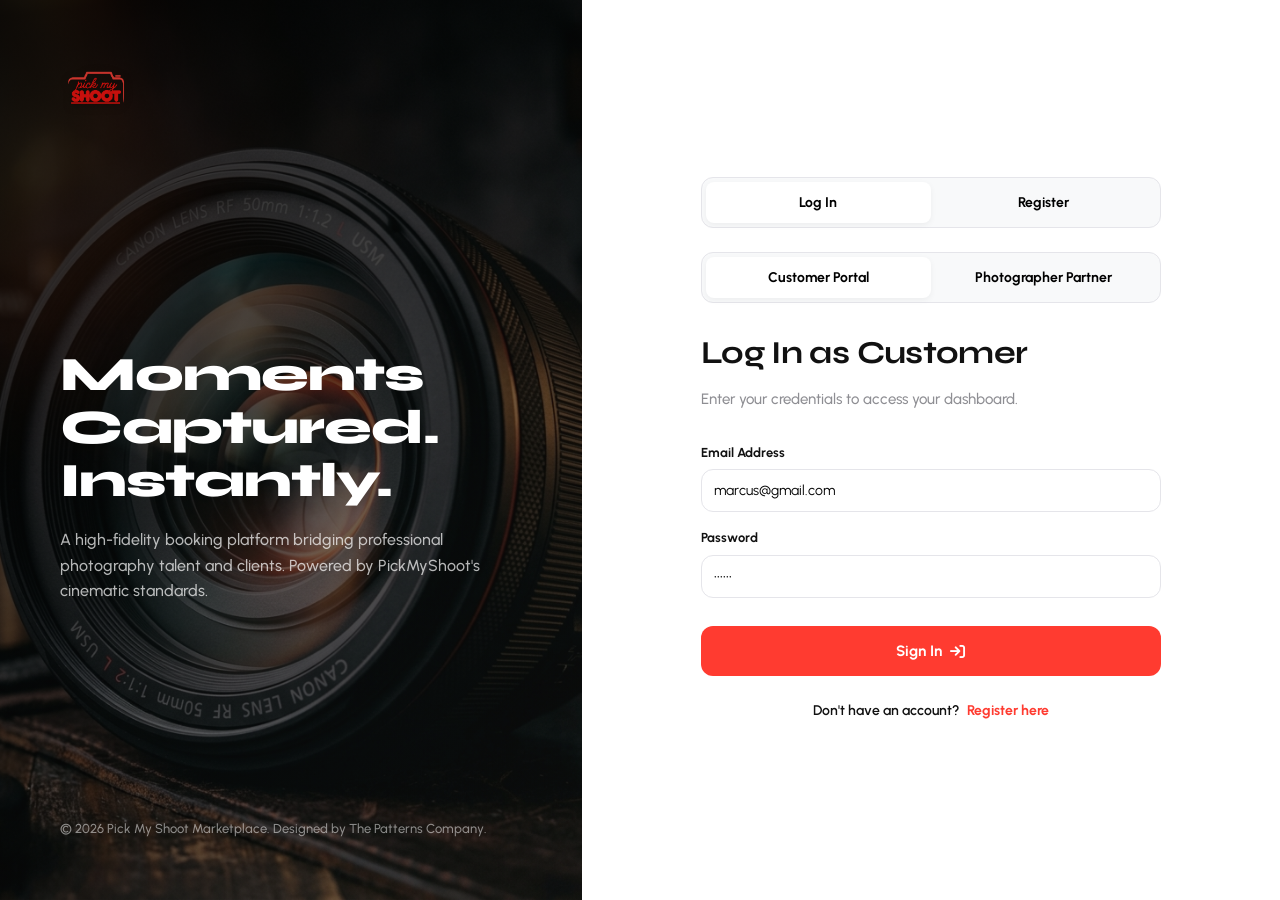
==== public/customer.html @ fd3df51d "Initial commit: Pick My Shoot booking platform prototype" ====
<!DOCTYPE html>
<html lang="en">
<head>
  <meta charset="UTF-8">
  <meta name="viewport" content="width=device-width, initial-scale=1.0">
  <title>Customer Portal | Pick My Shoot</title>
  <!-- Google Fonts -->
  <link rel="preconnect" href="https://fonts.googleapis.com">
  <link rel="preconnect" href="https://fonts.gstatic.com" crossorigin>
  <!-- Icon Libraries -->
  <link rel="stylesheet" href="https://cdnjs.cloudflare.com/ajax/libs/font-awesome/6.4.0/css/all.min.css">
  <!-- Stylesheets -->
  <link rel="stylesheet" href="css/style.css">
  <style>
    /* Specific styles for Customer booking UI */
    .category-scroll-wrapper {
      margin-bottom: 40px;
    }
    .booking-summary-box {
      background-color: var(--light-bg);
      border: 1px solid var(--grey-border);
      border-radius: var(--border-radius-md);
      padding: 16px;
      margin-top: 16px;
    }
    .booking-summary-row {
      display: flex;
      justify-content: space-between;
      margin-bottom: 8px;
      font-size: 14px;
      font-weight: 600;
    }
    .booking-summary-row:last-child {
      margin-bottom: 0;
      border-top: 1px solid var(--grey-border);
      padding-top: 8px;
      font-weight: 800;
      font-size: 16px;
    }
  </style>
</head>
<body>

  <!-- Top Sticky Header -->
  <header>
    <div class="container header-wrapper">
      <div class="logo">
        <img src="assets/logo.png" alt="Pick My Shoot" style="height: 44px; width: auto; object-fit: contain;">
      </div>
      
      <!-- Primary Tabs Menu -->
      <nav>
        <ul class="nav-links">
          <li class="nav-link active" data-tab="discover" onclick="switchTab('discover')">Discover</li>
          <li class="nav-link" data-tab="map" onclick="switchTab('map')">Map</li>
          <li class="nav-link" data-tab="schedule" onclick="switchTab('schedule')">My Shoots</li>
          <li class="nav-link" data-tab="account" onclick="switchTab('account')">Account</li>
        </ul>
      </nav>

      <!-- User Profile and Quick Utilities -->
      <div class="header-right">
        <div class="user-profile-menu" onclick="switchTab('account')">
          <div style="text-align: right; margin-right: 8px;">
            <div style="font-weight: 700; font-size: 14px;" id="header-user-name">Marcus Lopez</div>
            <div style="font-size: 11px; color: var(--grey-text); font-weight: 600;">Customer</div>
          </div>
          <div class="schedule-date-box flex-center" style="width: 40px; height: 40px; border-radius: 50%; padding: 0; background: var(--primary-light); border-color: transparent; color: var(--primary-color);">ML</div>
        </div>
        <button class="icon-btn" onclick="logout()" title="Logout" style="margin-left: 8px;">
          <i class="fa-solid fa-arrow-right-from-bracket"></i>
        </button>
      </div>
    </div>
  </header>

  <main class="container">
    
    <!-- ==================== TABS CONTENT PANES ==================== -->

    <!-- TAB 1: DISCOVER -->
    <section id="tab-discover" class="tab-pane">
      <div style="padding: 40px 0;">
        <div class="welcome-section" style="margin-bottom: 32px;">
          <h2>Book an Elite Photographer</h2>
          <p>Instantly secure top-tier local artists for any shoot category.</p>
        </div>

        <!-- Search Bar -->
        <div class="card" style="padding: 16px; margin-bottom: 40px;">
          <div style="display: grid; grid-template-columns: 2fr 1.5fr 1fr; gap: 16px;">
            <div class="form-group" style="margin: 0; position: relative;">
              <input type="text" id="discover-search-input" placeholder="Search by name, specialties, keyword..." style="padding-left: 40px; height: 50px; border-radius: var(--border-radius-md);" oninput="filterPhotographers()">
              <i class="fa-solid fa-magnifying-glass" style="position: absolute; left: 16px; top: 18px; color: var(--grey-text);"></i>
            </div>
            <div class="form-group" style="margin: 0; position: relative;">
              <input type="text" id="discover-loc-input" placeholder="Location (e.g. Brooklyn, NY)" style="padding-left: 40px; height: 50px; border-radius: var(--border-radius-md);" oninput="filterPhotographers()">
              <i class="fa-solid fa-location-dot" style="position: absolute; left: 16px; top: 18px; color: var(--grey-text);"></i>
            </div>
            <button class="btn btn-primary" onclick="filterPhotographers()" style="height: 50px;">Search Partners</button>
          </div>
        </div>

        <!-- Shoot Categories Grid -->
        <div class="category-scroll-wrapper">
          <h3 style="font-size: 20px; margin-bottom: 20px;">Browse by Specialty</h3>
          <div class="discover-categories-grid">
            
            <div class="category-card" onclick="setSpecialtyFilter('Wedding')">
              <img src="assets/harrington_wedding.png" alt="Weddings">
              <div class="category-card-overlay">
                <h4>Weddings</h4>
                <p>Timeless romance, cinematic scale</p>
              </div>
            </div>
            
            <div class="category-card" onclick="setSpecialtyFilter('Portrait')">
              <img src="assets/portfolio_4.png" alt="Portraits">
              <div class="category-card-overlay">
                <h4>Portraits</h4>
                <p>Headshots, modeling, personal branding</p>
              </div>
            </div>

            <div class="category-card" onclick="setSpecialtyFilter('Street Fashion')">
              <img src="assets/portfolio_1.png" alt="Fashion">
              <div class="category-card-overlay">
                <h4>Street & Fashion</h4>
                <p>Editorial trends, urban narratives</p>
              </div>
            </div>

          </div>
        </div>

        <!-- Photographers list -->
        <div>
          <div class="card-title-bar">
            <h3 style="font-size: 22px;">Available Photographers</h3>
            <span class="muted" id="partners-count-text">2 photography partners available</span>
          </div>

          <div class="photographers-list" id="photographers-list-container">
            <!-- Dynamic elements loaded via JS -->
          </div>
        </div>
      </div>
    </section>

    <!-- TAB 2: MAP / FIND NEARBY -->
    <section id="tab-map" class="tab-pane hidden" style="max-width: 100%; width: 100%; padding: 0;">
      <div class="map-view-container">
        
        <!-- Interactive Vector Map pane -->
        <div class="map-pane">
          <!-- Demand Heatmap Floating Box -->
          <div class="heatmap-indicator-card" style="width: 240px;">
            <h4>Photographer Map</h4>
            <p class="muted" style="font-size: 11px; margin-bottom: 12px;">Active photographers in your area.</p>
            <div class="heatmap-legend-item">
              <div class="heatmap-legend-color" style="background-color: var(--primary-color);"></div>
              <span>Julian Vane (450/hr)</span>
            </div>
            <div class="heatmap-legend-item">
              <div class="heatmap-legend-color" style="background-color: var(--info-color);"></div>
              <span>Elena Rodriguez (300/hr)</span>
            </div>
          </div>

          <!-- Custom styled Map layout using SVG -->
          <svg class="map-svg-background" viewBox="0 0 800 800" xmlns="http://www.w3.org/2000/svg">
            <rect width="800" height="800" fill="#202022" />
            <!-- Water Body -->
            <path d="M 0 0 Q 300 200 400 450 T 800 800 L 0 800 Z" fill="#1b2330" opacity="0.8"/>
            <!-- Roads Grid -->
            <g stroke="#3a3a3c" stroke-width="2" opacity="0.6">
              <line x1="0" y1="100" x2="800" y2="100" />
              <line x1="0" y1="200" x2="800" y2="200" stroke-width="3" />
              <line x1="0" y1="300" x2="800" y2="300" />
              <line x1="0" y1="400" x2="800" y2="400" />
              <line x1="0" y1="500" x2="800" y2="500" stroke-width="4" />
              <line x1="0" y1="600" x2="800" y2="600" />
              <line x1="0" y1="700" x2="800" y2="700" />
              <line x1="100" y1="0" x2="100" y2="800" />
              <line x1="200" y1="0" x2="200" y2="800" stroke-width="3" />
              <line x1="300" y1="0" x2="300" y2="800" />
              <line x1="400" y1="0" x2="400" y2="800" />
              <line x1="500" y1="0" x2="500" y2="800" stroke-width="4" />
              <line x1="600" y1="0" x2="600" y2="800" />
              <line x1="700" y1="0" x2="700" y2="800" />
            </g>
          </svg>

          <!-- HTML Markers Overlay Container -->
          <div id="customer-map-markers-overlay" style="position: absolute; top: 0; left: 0; width: 100%; height: 100%; pointer-events: none;">
            <!-- Map pins representing photographer locations -->
          </div>

          <!-- Map controls -->
          <div class="map-controls">
            <div class="map-control-btn" onclick="showToast('Zoom In', 'info')"><i class="fa-solid fa-plus"></i></div>
            <div class="map-control-btn" onclick="showToast('Zoom Out', 'info')"><i class="fa-solid fa-minus"></i></div>
            <div class="map-control-btn" onclick="showToast('Map centered to GPS', 'info')"><i class="fa-solid fa-crosshairs"></i></div>
          </div>
        </div>

        <!-- Sidebar Panel: Photographer Quick Cards -->
        <div class="map-sidebar">
          <div class="map-sidebar-header" style="border-bottom: none; padding-bottom: 8px;">
            <div class="map-sidebar-title-bar" style="margin-bottom: 0;">
              <h3>Photographers Nearby</h3>
              <span class="map-counter-badge">2 ACTIVE NOW</span>
            </div>
          </div>

          <div class="map-requests-list" id="customer-map-photographers-list">
            <!-- Dynamic elements loaded via JS -->
          </div>
        </div>

      </div>
    </section>

    <!-- TAB 3: CUSTOMER SCHEDULE / BOOKINGS -->
    <section id="tab-schedule" class="tab-pane hidden">
      <div style="padding: 40px 0; max-width: 900px; margin: 0 auto;">
        <div class="welcome-section" style="margin-bottom: 32px;">
          <h2>Your Shoot Bookings</h2>
          <p>Track statuses, session timings, and coordinate details with partners.</p>
        </div>

        <div style="display: flex; flex-direction: column; gap: 20px;" id="customer-bookings-list-container">
          <!-- Dynamic bookings injected via JS -->
        </div>
      </div>
    </section>

    <!-- TAB 4: CUSTOMER ACCOUNT -->
    <section id="tab-account" class="tab-pane hidden">
      <div class="account-container" style="grid-template-columns: 1.2fr 1.8fr; max-width: 1100px; margin: 0 auto;">
        
        <!-- Left details column -->
        <div style="display: flex; flex-direction: column; gap: 32px;">
          <div class="profile-card">
            <div class="schedule-date-box flex-center" style="width: 100px; height: 100px; font-size: 36px; border-radius: 50%; margin-bottom: 20px; background: var(--primary-light); border: none; color: var(--primary-color);">ML</div>
            <h3 id="customer-name-display">Marcus Lopez</h3>
            <p class="tagline" id="customer-email-display">marcus@gmail.com</p>
            <div class="profile-skills-row" style="margin-bottom: 0;">
              <span class="profile-skill-badge" style="background-color: var(--primary-light); color: var(--primary-color); border: none; font-weight: 700;">Customer Tier: Elite Pro</span>
            </div>
          </div>

          <!-- Spendings statistics -->
          <div class="card">
            <div class="card-title-bar">
              <h3 style="font-size: 18px;">Spending Summary</h3>
              <i class="fa-solid fa-chart-line" style="color: var(--grey-text);"></i>
            </div>
            <div style="display: flex; flex-direction: column; gap: 16px;">
              <div style="display: flex; justify-content: space-between; border-bottom: 1px solid var(--grey-border); padding-bottom: 10px;">
                <span class="muted" style="font-weight: 600;">Total Shoots Booked</span>
                <span style="font-weight: 800;" id="spend-total-shoots">2</span>
              </div>
              <div style="display: flex; justify-content: space-between; padding-bottom: 4px;">
                <span class="muted" style="font-weight: 600;">Total Investment</span>
                <span style="font-weight: 800; color: var(--primary-color); font-size: 18px;" id="spend-total-amount">₹1,650</span>
              </div>
            </div>
          </div>
        </div>

        <!-- Right Payment details column -->
        <div style="display: flex; flex-direction: column; gap: 32px;">
          <!-- Payment cards -->
          <div class="card">
            <div class="card-title-bar">
              <h3>Saved Payment Methods</h3>
              <button class="btn btn-primary" onclick="showToast('Add card portal opening...', 'info')" style="padding: 6px 14px; font-size: 12px;">+ Add Card</button>
            </div>
            <div style="display: flex; flex-direction: column; gap: 16px; margin-top: 8px;">
              <div class="service-item" style="border-left: 4px solid var(--info-color);">
                <div class="service-item-left" style="display: flex; align-items: center; gap: 16px;">
                  <i class="fa-brands fa-cc-visa" style="font-size: 32px; color: var(--info-color);"></i>
                  <div>
                    <h4 style="font-size: 14px;">Visa Premium Card Ending 4022</h4>
                    <p style="font-size: 11px;">Expires 09/2028</p>
                  </div>
                </div>
                <span class="badge" style="background-color: var(--success-light); color: var(--success-color);">PRIMARY</span>
              </div>
              
              <div class="service-item">
                <div class="service-item-left" style="display: flex; align-items: center; gap: 16px;">
                  <i class="fa-brands fa-cc-mastercard" style="font-size: 32px; color: var(--warning-color);"></i>
                  <div>
                    <h4 style="font-size: 14px;">Mastercard Business Ending 8810</h4>
                    <p style="font-size: 11px;">Expires 11/2027</p>
                  </div>
                </div>
                <span class="muted" style="font-size: 12px; cursor: pointer;" onclick="showToast('Selected as primary card', 'success')">Set Default</span>
              </div>
            </div>
          </div>

          <!-- Configuration blocks -->
          <div class="card">
            <div class="card-title-bar">
              <h3>Account Settings</h3>
            </div>
            <div class="settings-list">
              <div class="settings-item" onclick="showToast('Personal info details loading...', 'info')">
                <div class="settings-item-left">
                  <i class="fa-regular fa-user"></i>
                  <span>Profile Information</span>
                </div>
                <i class="fa-solid fa-chevron-right"></i>
              </div>
              <div class="settings-item" onclick="showToast('Password credentials screen loading...', 'info')">
                <div class="settings-item-left">
                  <i class="fa-solid fa-shield-halved"></i>
                  <span>Password & Security</span>
                </div>
                <i class="fa-solid fa-chevron-right"></i>
              </div>
              <div class="settings-item" onclick="showToast('Addresses saved loading...', 'info')">
                <div class="settings-item-left">
                  <i class="fa-solid fa-location-dot"></i>
                  <span>Manage Studio Addresses</span>
                </div>
                <i class="fa-solid fa-chevron-right"></i>
              </div>
            </div>
          </div>
        </div>

      </div>
    </section>

  </main>

  <!-- ==================== BOOKING REQUEST POPUP MODAL ==================== -->
  <div class="modal-overlay" id="book-photographer-modal">
    <div class="modal-content" style="width: 550px;">
      <div class="modal-header">
        <h3 id="bm-header-title">Request Photography Session</h3>
        <button class="modal-close" onclick="closeBookModal()">&times;</button>
      </div>
      <form onsubmit="handleBookSubmit(event)">
        <div class="modal-body">
          <input type="hidden" id="bm-photographer-id">
          
          <div style="display: flex; align-items: center; gap: 16px; margin-bottom: 20px; border-bottom: 1px solid var(--grey-border); padding-bottom: 16px;">
            <img src="assets/julian_profile.png" id="bm-photo-avatar" style="width: 60px; height: 60px; border-radius: 50%; object-fit: cover;">
            <div>
              <h4 id="bm-photo-name" style="font-size: 16px;">Julian Vane</h4>
              <p id="bm-photo-rate" style="font-size: 13px; color: var(--primary-color); font-weight: 700;">₹450 / hour</p>
            </div>
          </div>

          <div class="form-group">
            <label for="bm-shoot-title">Shoot Theme / Event Description</label>
            <input type="text" id="bm-shoot-title" required placeholder="e.g. Wedding Reception, Corporate Portrait">
          </div>

          <div class="form-group">
            <label for="bm-shoot-category">Shoot Category</label>
            <select id="bm-shoot-category" onchange="updateEstimatedPrice()">
              <option value="Wedding">Wedding Shoot</option>
              <option value="Portrait">Portrait Session</option>
              <option value="Street Fashion">Street & Fashion</option>
              <option value="Real Estate">Real Estate</option>
            </select>
          </div>

          <div class="form-group" style="display: grid; grid-template-columns: 1.5fr 1fr; gap: 12px;">
            <div>
              <label for="bm-shoot-date">Date</label>
              <input type="date" id="bm-shoot-date" required value="2023-10-24">
            </div>
            <div>
              <label for="bm-shoot-duration">Duration (Hours)</label>
              <input type="number" id="bm-shoot-duration" required value="3" min="1" oninput="updateEstimatedPrice()">
            </div>
          </div>

          <div class="form-group" style="display: grid; grid-template-columns: 1fr 1.2fr; gap: 12px;">
            <div>
              <label for="bm-shoot-time">Start Time</label>
              <input type="time" id="bm-shoot-time" required value="14:00">
            </div>
            <div>
              <label for="bm-shoot-location">Location Venue Address</label>
              <input type="text" id="bm-shoot-location" required placeholder="Belmond Manor, NY">
            </div>
          </div>

          <div class="booking-summary-box">
            <div class="booking-summary-row">
              <span class="muted">Hourly Partner Rate</span>
              <span id="summary-hourly-rate">₹450.00</span>
            </div>
            <div class="booking-summary-row">
              <span class="muted">Duration</span>
              <span id="summary-duration">3 Hours</span>
            </div>
            <div class="booking-summary-row">
              <span class="muted">Service Fee</span>
              <span>₹0.00</span>
            </div>
            <div class="booking-summary-row">
              <span>Total Estimated Investment</span>
              <span class="primary-text" id="summary-total-price">₹1,350.00</span>
            </div>
          </div>

        </div>
        <div class="modal-footer">
          <button type="button" class="btn btn-secondary" onclick="closeBookModal()">Cancel</button>
          <button type="submit" class="btn btn-primary">Book Partner Now</button>
        </div>
      </form>
    </div>
  </div>

  <!-- Shared Application scripts -->
  <script src="js/app.js"></script>
  <script src="js/customer.js"></script>
</body>
</html>
---- public/css/style.css ----
@import url('https://fonts.googleapis.com/css2?family=Syne:wght@600;700;800&family=Urbanist:ital,wght@0,300;0,400;0,500;0,600;0,700;0,800;1,400&display=swap');

:root {
  /* Color Palette */
  --primary-color: #ff3b30;
  --primary-hover: #e03026;
  --primary-light: rgba(255, 59, 48, 0.1);
  --dark-color: #111111;
  --dark-light: #1c1c1e;
  --light-bg: #f8f9fa;
  --white: #ffffff;
  --grey-border: #e5e5ea;
  --grey-text: #8e8e93;
  --grey-light-text: #aeaeae;
  --success-color: #34c759;
  --success-light: rgba(52, 199, 89, 0.1);
  --warning-color: #ff9500;
  --warning-light: rgba(255, 149, 0, 0.1);
  --info-color: #007aff;
  --info-light: rgba(0, 122, 255, 0.1);

  /* Fonts */
  --font-headings: 'Syne', sans-serif;
  --font-body: 'Urbanist', sans-serif;

  /* Layout and Spacing */
  --border-radius-sm: 8px;
  --border-radius-md: 12px;
  --border-radius-lg: 16px;
  --border-radius-xl: 24px;
  --box-shadow: 0 4px 20px rgba(0, 0, 0, 0.04), 0 2px 8px rgba(0, 0, 0, 0.02);
  --box-shadow-hover: 0 8px 30px rgba(0, 0, 0, 0.08), 0 4px 12px rgba(0, 0, 0, 0.04);
  --transition: all 0.3s cubic-bezier(0.25, 0.8, 0.25, 1);
}

/* Base Styles */
* {
  box-sizing: border-box;
  margin: 0;
  padding: 0;
}

body {
  font-family: var(--font-body);
  background-color: var(--light-bg);
  color: var(--dark-color);
  line-height: 1.6;
  font-size: 16px;
  -webkit-font-smoothing: antialiased;
}

h1, h2, h3, h4, h5, h6 {
  font-family: var(--font-headings);
  font-weight: 700;
  color: var(--dark-color);
  letter-spacing: -0.02em;
}

a {
  color: inherit;
  text-decoration: none;
  transition: var(--transition);
}

button, input, select, textarea {
  font-family: inherit;
}

/* Scrollbar Customization */
::-webkit-scrollbar {
  width: 6px;
  height: 6px;
}
::-webkit-scrollbar-track {
  background: var(--light-bg);
}
::-webkit-scrollbar-thumb {
  background: var(--grey-border);
  border-radius: 10px;
}
::-webkit-scrollbar-thumb:hover {
  background: var(--grey-text);
}

/* Common Layout Elements */
.container {
  max-width: 1400px;
  margin: 0 auto;
  padding: 0 24px;
}

.flex-center {
  display: flex;
  align-items: center;
  justify-content: center;
}

.text-center { text-align: center; }
.text-right { text-align: right; }
.bold { font-weight: 700; }
.muted { color: var(--grey-text); }
.primary-text { color: var(--primary-color); }

/* Header & Navigation */
header {
  background-color: var(--white);
  border-bottom: 1px solid var(--grey-border);
  position: sticky;
  top: 0;
  z-index: 1000;
}

.header-wrapper {
  display: flex;
  justify-content: space-between;
  align-items: center;
  height: 80px;
}

.logo {
  display: flex;
  align-items: center;
  gap: 8px;
}

.logo img {
  height: 48px;
  width: auto;
  object-fit: contain;
}

.nav-links {
  display: flex;
  gap: 32px;
  list-style: none;
}

.nav-link {
  font-size: 16px;
  font-weight: 600;
  color: var(--grey-text);
  padding: 8px 0;
  position: relative;
  cursor: pointer;
}

.nav-link:hover, .nav-link.active {
  color: var(--dark-color);
}

.nav-link::after {
  content: '';
  position: absolute;
  bottom: 0;
  left: 0;
  width: 0;
  height: 2px;
  background-color: var(--primary-color);
  transition: var(--transition);
}

.nav-link.active::after {
  width: 100%;
}

.header-right {
  display: flex;
  align-items: center;
  gap: 24px;
}

.search-bar-header {
  position: relative;
  width: 260px;
}

.search-bar-header input {
  width: 100%;
  padding: 10px 16px 10px 40px;
  border: 1px solid var(--grey-border);
  border-radius: var(--border-radius-xl);
  background-color: var(--light-bg);
  font-size: 14px;
  outline: none;
  transition: var(--transition);
}

.search-bar-header input:focus {
  background-color: var(--white);
  border-color: var(--primary-color);
  box-shadow: 0 0 0 4px rgba(255, 59, 48, 0.15);
}

.search-bar-header i {
  position: absolute;
  left: 14px;
  top: 50%;
  transform: translateY(-50%);
  color: var(--grey-text);
  font-size: 14px;
}

.icon-btn {
  background: none;
  border: none;
  font-size: 20px;
  color: var(--dark-color);
  cursor: pointer;
  position: relative;
  padding: 4px;
  transition: var(--transition);
}

.icon-btn:hover {
  color: var(--primary-color);
  transform: scale(1.05);
}

.icon-badge {
  position: absolute;
  top: 0;
  right: 0;
  background-color: var(--primary-color);
  color: var(--white);
  font-size: 10px;
  font-weight: 700;
  width: 16px;
  height: 16px;
  border-radius: 50%;
  border: 2px solid var(--white);
}

.user-profile-menu {
  display: flex;
  align-items: center;
  gap: 10px;
  cursor: pointer;
}

.user-avatar {
  width: 40px;
  height: 40px;
  border-radius: 50%;
  object-fit: cover;
  border: 2px solid var(--grey-border);
}

/* Buttons */
.btn {
  display: inline-flex;
  align-items: center;
  justify-content: center;
  gap: 8px;
  padding: 12px 24px;
  border-radius: var(--border-radius-md);
  font-weight: 700;
  font-size: 15px;
  cursor: pointer;
  transition: var(--transition);
  border: none;
  outline: none;
}

.btn-primary {
  background-color: var(--primary-color);
  color: var(--white);
}

.btn-primary:hover {
  background-color: var(--primary-hover);
  transform: translateY(-1px);
}

.btn-outline {
  background-color: transparent;
  color: var(--dark-color);
  border: 1px solid var(--dark-color);
}

.btn-outline:hover {
  background-color: var(--dark-color);
  color: var(--white);
}

.btn-secondary {
  background-color: var(--white);
  color: var(--dark-color);
  border: 1px solid var(--grey-border);
}

.btn-secondary:hover {
  border-color: var(--dark-color);
}

.btn-icon {
  width: 40px;
  height: 40px;
  padding: 0;
  border-radius: 50%;
}

.btn:disabled {
  background-color: var(--grey-border);
  color: var(--grey-text);
  cursor: not-allowed;
  transform: none;
}

/* Badge tags */
.badge {
  display: inline-flex;
  align-items: center;
  padding: 4px 10px;
  border-radius: var(--border-radius-sm);
  font-size: 11px;
  font-weight: 700;
  text-transform: uppercase;
  letter-spacing: 0.05em;
}

.badge-wedding { background-color: #FFF2E6; color: #FF7A00; }
.badge-editorial { background-color: #E6F7FF; color: #0091FF; }
.badge-portrait { background-color: #F6FFED; color: #389E0D; }
.badge-danger { background-color: #FFF1F0; color: #FF4D4F; }

/* Dashboard layout */
.dashboard-grid {
  display: grid;
  grid-template-columns: 2fr 1fr;
  gap: 32px;
  padding: 40px 0;
}

.dashboard-left {
  display: flex;
  flex-direction: column;
  gap: 32px;
}

.dashboard-right {
  display: flex;
  flex-direction: column;
  gap: 32px;
}

/* Typography elements */
.welcome-section {
  margin-bottom: 8px;
}

.welcome-section h2 {
  font-size: 36px;
  line-height: 1.2;
  margin-bottom: 8px;
}

.welcome-section p {
  font-size: 18px;
  color: var(--grey-text);
  font-weight: 500;
}

/* Cards styling */
.card {
  background-color: var(--white);
  border: 1px solid var(--grey-border);
  border-radius: var(--border-radius-lg);
  padding: 24px;
  box-shadow: var(--box-shadow);
  transition: var(--transition);
}

.card:hover {
  box-shadow: var(--box-shadow-hover);
}

.card-title-bar {
  display: flex;
  justify-content: space-between;
  align-items: center;
  margin-bottom: 20px;
}

.card-title-bar h3 {
  font-size: 20px;
  font-weight: 700;
}

.view-link {
  color: var(--primary-color);
  font-weight: 700;
  font-size: 14px;
  display: flex;
  align-items: center;
  gap: 4px;
}

.view-link:hover {
  color: var(--primary-hover);
}

/* Earnings widgets */
.earnings-card {
  display: flex;
  align-items: center;
  justify-content: space-between;
  background-color: var(--white);
  border: 1px solid var(--grey-border);
  border-radius: var(--border-radius-lg);
  padding: 24px 32px;
}

.earnings-info h4 {
  font-family: var(--font-body);
  text-transform: uppercase;
  font-size: 11px;
  letter-spacing: 0.1em;
  color: var(--grey-text);
  margin-bottom: 4px;
}

.earnings-info .amount {
  font-size: 32px;
  font-weight: 800;
  font-family: var(--font-headings);
  letter-spacing: -0.02em;
}

.earnings-icon-bg {
  width: 56px;
  height: 56px;
  background-color: var(--primary-light);
  color: var(--primary-color);
  border-radius: 50%;
  font-size: 24px;
}

/* Request list cards */
.request-card {
  display: grid;
  grid-template-columns: 200px 1fr;
  border: 1px solid var(--grey-border);
  border-radius: var(--border-radius-lg);
  background-color: var(--white);
  overflow: hidden;
  box-shadow: var(--box-shadow);
  transition: var(--transition);
}

.request-card:hover {
  transform: translateY(-2px);
  box-shadow: var(--box-shadow-hover);
}

.request-image-wrapper {
  position: relative;
  height: 100%;
  min-height: 200px;
}

.request-image {
  width: 100%;
  height: 100%;
  object-fit: cover;
}

.request-badge {
  position: absolute;
  top: 16px;
  left: 16px;
  z-index: 10;
}

.request-details {
  padding: 24px;
  display: flex;
  flex-direction: column;
  justify-content: space-between;
}

.request-header {
  display: flex;
  justify-content: space-between;
  align-items: flex-start;
  margin-bottom: 12px;
}

.request-title {
  font-size: 22px;
  font-weight: 700;
  line-height: 1.2;
}

.request-price {
  font-size: 20px;
  font-weight: 800;
  color: var(--primary-color);
  font-family: var(--font-headings);
}

.request-meta-grid {
  display: grid;
  grid-template-columns: 1fr 1fr;
  gap: 12px;
  margin-bottom: 24px;
  font-size: 14px;
  font-weight: 500;
  color: #48484a;
}

.request-meta-item {
  display: flex;
  align-items: center;
  gap: 8px;
}

.request-meta-item i {
  color: var(--grey-text);
  width: 16px;
}

.request-actions {
  display: flex;
  gap: 12px;
}

.request-actions button {
  flex: 1;
}

/* Schedule widget on sidebar */
.schedule-list {
  display: flex;
  flex-direction: column;
  gap: 16px;
}

.schedule-item {
  display: flex;
  gap: 16px;
  align-items: flex-start;
  padding: 12px 0;
  border-bottom: 1px solid var(--grey-border);
}

.schedule-item:last-child {
  border-bottom: none;
  padding-bottom: 0;
}

.schedule-date-box {
  background-color: var(--light-bg);
  border-radius: var(--border-radius-sm);
  padding: 10px;
  width: 52px;
  display: flex;
  flex-direction: column;
  align-items: center;
  font-weight: 700;
  border: 1px solid var(--grey-border);
}

.schedule-date-box.active {
  background-color: var(--primary-color);
  color: var(--white);
  border-color: var(--primary-color);
}

.schedule-date-box .month {
  font-size: 10px;
  text-transform: uppercase;
  color: var(--grey-text);
  font-weight: 800;
}

.schedule-date-box.active .month {
  color: rgba(255, 255, 255, 0.8);
}

.schedule-date-box .day {
  font-size: 18px;
  line-height: 1.1;
  font-family: var(--font-headings);
}

.schedule-info {
  flex: 1;
}

.schedule-info h4 {
  font-size: 15px;
  font-weight: 700;
  margin-bottom: 4px;
}

.schedule-info p {
  font-size: 13px;
  color: var(--grey-text);
  font-weight: 500;
}

.schedule-info .badge {
  margin-top: 6px;
}

/* Post-processing widgets */
.processing-list {
  display: flex;
  flex-direction: column;
  gap: 20px;
}

.processing-item {
  display: flex;
  flex-direction: column;
  gap: 8px;
}

.processing-header {
  display: flex;
  justify-content: space-between;
  font-size: 13px;
  font-weight: 600;
}

.progress-bar-container {
  height: 8px;
  background-color: var(--light-bg);
  border-radius: 4px;
  overflow: hidden;
  border: 1px solid var(--grey-border);
}

.progress-bar {
  height: 100%;
  background-color: var(--primary-color);
  border-radius: 4px;
  transition: width 1s ease-out;
}

/* Promo Banner Gear */
.promo-banner {
  background-size: cover;
  background-position: center;
  border-radius: var(--border-radius-lg);
  padding: 40px;
  color: var(--white);
  position: relative;
  overflow: hidden;
  height: 200px;
  display: flex;
  flex-direction: column;
  justify-content: flex-end;
  border: 1px solid rgba(255,255,255,0.1);
  box-shadow: var(--box-shadow);
}

.promo-banner::before {
  content: '';
  position: absolute;
  top: 0;
  left: 0;
  right: 0;
  bottom: 0;
  background: linear-gradient(0deg, rgba(0, 0, 0, 0.95) 0%, rgba(0, 0, 0, 0.5) 50%, rgba(0, 0, 0, 0.2) 100%);
  z-index: 1;
}

.promo-content {
  position: relative;
  z-index: 2;
  max-width: 80%;
}

.promo-content h4 {
  color: var(--white);
  font-size: 24px;
  margin-bottom: 6px;
}

.promo-content p {
  color: rgba(255, 255, 255, 0.7);
  font-size: 14px;
  font-weight: 500;
}

/* Map Screen Layout */
.map-view-container {
  display: grid;
  grid-template-columns: 1fr 450px;
  height: calc(100vh - 80px);
  overflow: hidden;
}

.map-pane {
  position: relative;
  background-color: #2d2d30;
  height: 100%;
  overflow: hidden;
}

.map-svg-background {
  width: 100%;
  height: 100%;
  object-fit: cover;
  opacity: 0.95;
}

.map-sidebar {
  background-color: var(--white);
  border-left: 1px solid var(--grey-border);
  display: flex;
  flex-direction: column;
  height: 100%;
}

.map-sidebar-header {
  padding: 24px;
  border-bottom: 1px solid var(--grey-border);
}

.map-sidebar-title-bar {
  display: flex;
  justify-content: space-between;
  align-items: center;
  margin-bottom: 16px;
}

.map-sidebar-title-bar h3 {
  font-size: 18px;
}

.map-counter-badge {
  background-color: var(--primary-light);
  color: var(--primary-color);
  font-size: 12px;
  font-weight: 700;
  padding: 4px 10px;
  border-radius: var(--border-radius-sm);
}

.map-filter-input {
  position: relative;
  margin-bottom: 16px;
}

.map-filter-input input {
  width: 100%;
  padding: 12px 16px 12px 40px;
  border: 1px solid var(--grey-border);
  border-radius: var(--border-radius-md);
  font-size: 14px;
  outline: none;
  background-color: var(--light-bg);
}

.map-filter-input input:focus {
  background-color: var(--white);
  border-color: var(--primary-color);
}

.map-filter-input i {
  position: absolute;
  left: 14px;
  top: 50%;
  transform: translateY(-50%);
  color: var(--grey-text);
}

.category-pills-row {
  display: flex;
  gap: 8px;
  overflow-x: auto;
  padding-bottom: 4px;
  scrollbar-width: none;
}

.category-pills-row::-webkit-scrollbar {
  display: none;
}

.category-pill {
  padding: 8px 16px;
  border-radius: var(--border-radius-xl);
  background-color: var(--light-bg);
  border: 1px solid var(--grey-border);
  font-size: 13px;
  font-weight: 600;
  cursor: pointer;
  white-space: nowrap;
  transition: var(--transition);
}

.category-pill:hover {
  border-color: var(--dark-color);
}

.category-pill.active {
  background-color: var(--dark-color);
  color: var(--white);
  border-color: var(--dark-color);
}

.map-requests-list {
  flex: 1;
  overflow-y: auto;
  padding: 24px;
  display: flex;
  flex-direction: column;
  gap: 16px;
}

/* Nearby Request card */
.nearby-card {
  border: 1px solid var(--grey-border);
  border-radius: var(--border-radius-md);
  padding: 20px;
  background-color: var(--white);
  box-shadow: 0 2px 8px rgba(0, 0, 0, 0.02);
  transition: var(--transition);
  position: relative;
}

.nearby-card:hover {
  box-shadow: var(--box-shadow);
  border-color: var(--grey-light-text);
}

.nearby-card.selected {
  border-color: var(--primary-color);
  box-shadow: 0 0 0 1px var(--primary-color), var(--box-shadow);
}

.nearby-card-header {
  display: flex;
  justify-content: space-between;
  align-items: flex-start;
  margin-bottom: 8px;
}

.nearby-card-title {
  font-size: 16px;
  font-weight: 700;
  max-width: 75%;
}

.nearby-card-price {
  font-size: 16px;
  font-weight: 800;
  color: var(--primary-color);
  font-family: var(--font-headings);
}

.nearby-card-meta {
  font-size: 12px;
  color: var(--grey-text);
  font-weight: 500;
  display: flex;
  gap: 12px;
  margin-bottom: 12px;
}

.nearby-card-tags {
  display: flex;
  gap: 6px;
  margin-bottom: 16px;
  flex-wrap: wrap;
}

.nearby-card-tag {
  background-color: var(--light-bg);
  color: var(--dark-color);
  padding: 4px 10px;
  border-radius: var(--border-radius-sm);
  font-size: 11px;
  font-weight: 600;
  border: 1px solid var(--grey-border);
}

.nearby-card-actions {
  display: flex;
  gap: 8px;
}

.nearby-card-actions button {
  flex: 1;
  padding: 10px 14px;
  font-size: 13px;
  border-radius: var(--border-radius-sm);
}

.nearby-bookmark {
  position: absolute;
  top: 20px;
  right: 20px;
  font-size: 16px;
  color: var(--grey-text);
  cursor: pointer;
}

.nearby-bookmark:hover, .nearby-bookmark.active {
  color: var(--primary-color);
}

/* Demand heatmap indicator */
.heatmap-indicator-card {
  position: absolute;
  top: 24px;
  left: 24px;
  z-index: 100;
  background-color: rgba(255, 255, 255, 0.95);
  backdrop-filter: blur(10px);
  border: 1px solid var(--grey-border);
  border-radius: var(--border-radius-md);
  padding: 16px;
  box-shadow: var(--box-shadow);
  width: 200px;
}

.heatmap-indicator-card h4 {
  font-size: 13px;
  margin-bottom: 12px;
}

.heatmap-legend-item {
  display: flex;
  align-items: center;
  gap: 8px;
  font-size: 11px;
  font-weight: 600;
  margin-bottom: 6px;
}

.heatmap-legend-color {
  width: 10px;
  height: 10px;
  border-radius: 50%;
}

/* Map Zoom buttons */
.map-controls {
  position: absolute;
  bottom: 24px;
  right: 24px;
  display: flex;
  flex-direction: column;
  gap: 8px;
}

.map-control-btn {
  width: 44px;
  height: 44px;
  background-color: var(--white);
  border: 1px solid var(--grey-border);
  border-radius: var(--border-radius-sm);
  box-shadow: var(--box-shadow);
  display: flex;
  align-items: center;
  justify-content: center;
  font-size: 16px;
  cursor: pointer;
  transition: var(--transition);
}

.map-control-btn:hover {
  background-color: var(--light-bg);
}

/* Map Markers */
.map-marker {
  position: absolute;
  transform: translate(-50%, -50%);
  cursor: pointer;
  z-index: 10;
  transition: transform 0.2s ease-out;
}

.map-marker:hover {
  transform: translate(-50%, -50%) scale(1.15);
  z-index: 50;
}

.map-marker-pin {
  width: 32px;
  height: 32px;
  border-radius: 50%;
  background-color: var(--primary-color);
  border: 2px solid var(--white);
  color: var(--white);
  display: flex;
  align-items: center;
  justify-content: center;
  box-shadow: 0 4px 10px rgba(0, 0, 0, 0.3);
}

.map-marker-pin.blue {
  background-color: var(--info-color);
}

.map-marker-radar {
  position: absolute;
  top: 50%;
  left: 50%;
  transform: translate(-50%, -50%);
  width: 60px;
  height: 60px;
  border-radius: 50%;
  background-color: rgba(255, 59, 48, 0.2);
  z-index: -1;
  animation: pulse 2s infinite;
}

.map-marker-radar.blue {
  background-color: rgba(0, 122, 255, 0.2);
}

@keyframes pulse {
  0% { transform: translate(-50%, -50%) scale(0.6); opacity: 1; }
  100% { transform: translate(-50%, -50%) scale(1.4); opacity: 0; }
}

/* Heatmap Spot Overlay */
.heatmap-overlay {
  position: absolute;
  width: 250px;
  height: 250px;
  border-radius: 50%;
  pointer-events: none;
  mix-blend-mode: color-burn;
  filter: blur(40px);
  opacity: 0.65;
}

/* Schedule Tab Layout */
.schedule-container {
  display: grid;
  grid-template-columns: 320px 1fr;
  gap: 32px;
  padding: 40px 0;
}

.schedule-sidebar {
  display: flex;
  flex-direction: column;
  gap: 24px;
}

.calendar-widget {
  background-color: var(--white);
  border: 1px solid var(--grey-border);
  border-radius: var(--border-radius-lg);
  padding: 20px;
  box-shadow: var(--box-shadow);
}

.calendar-header {
  display: flex;
  justify-content: space-between;
  align-items: center;
  margin-bottom: 16px;
  font-weight: 700;
}

.calendar-grid {
  display: grid;
  grid-template-columns: repeat(7, 1fr);
  gap: 6px;
  text-align: center;
}

.calendar-day-header {
  font-size: 11px;
  font-weight: 800;
  color: var(--grey-text);
  text-transform: uppercase;
  margin-bottom: 8px;
}

.calendar-day-num {
  aspect-ratio: 1;
  display: flex;
  align-items: center;
  justify-content: center;
  font-size: 14px;
  font-weight: 600;
  border-radius: 50%;
  cursor: pointer;
  transition: var(--transition);
}

.calendar-day-num:hover:not(.empty) {
  background-color: var(--light-bg);
}

.calendar-day-num.active {
  background-color: var(--primary-color);
  color: var(--white);
}

.calendar-day-num.empty {
  cursor: default;
  color: transparent;
}

.calendar-day-num.has-event::after {
  content: '';
  position: absolute;
  bottom: 4px;
  width: 4px;
  height: 4px;
  background-color: var(--primary-color);
  border-radius: 50%;
}

.filter-group-box {
  background-color: var(--white);
  border: 1px solid var(--grey-border);
  border-radius: var(--border-radius-lg);
  padding: 20px;
  box-shadow: var(--box-shadow);
}

.filter-group-box h4 {
  font-size: 12px;
  text-transform: uppercase;
  letter-spacing: 0.05em;
  color: var(--grey-text);
  margin-bottom: 16px;
  border-bottom: 1px solid var(--grey-border);
  padding-bottom: 8px;
}

.checkbox-label {
  display: flex;
  align-items: center;
  gap: 10px;
  margin-bottom: 12px;
  font-size: 14px;
  font-weight: 600;
  cursor: pointer;
}

.checkbox-label input[type="checkbox"] {
  width: 18px;
  height: 18px;
  border-radius: 4px;
  border: 1px solid var(--grey-border);
  outline: none;
  cursor: pointer;
}

.checkbox-label input[type="checkbox"]:checked {
  accent-color: var(--primary-color);
}

/* Timeline main view */
.timeline-card {
  background-color: var(--white);
  border: 1px solid var(--grey-border);
  border-radius: var(--border-radius-lg);
  padding: 24px;
  box-shadow: var(--box-shadow);
}

.timeline-header {
  display: flex;
  justify-content: space-between;
  align-items: center;
  margin-bottom: 24px;
  border-bottom: 1px solid var(--grey-border);
  padding-bottom: 16px;
}

.timeline-title-area h3 {
  font-size: 24px;
}

.timeline-title-area p {
  font-size: 14px;
  color: var(--grey-text);
  font-weight: 500;
}

.timeline-controls {
  display: flex;
  gap: 8px;
  background-color: var(--light-bg);
  border: 1px solid var(--grey-border);
  padding: 4px;
  border-radius: var(--border-radius-md);
}

.timeline-tab-btn {
  padding: 8px 16px;
  border-radius: var(--border-radius-sm);
  font-weight: 700;
  font-size: 13px;
  border: none;
  background: none;
  cursor: pointer;
  transition: var(--transition);
}

.timeline-tab-btn.active {
  background-color: var(--white);
  box-shadow: 0 2px 6px rgba(0,0,0,0.05);
}

.timeline-grid {
  display: flex;
  flex-direction: column;
}

.timeline-row {
  display: grid;
  grid-template-columns: 80px 1fr;
  min-height: 80px;
  border-bottom: 1px dashed var(--grey-border);
}

.timeline-row:last-child {
  border-bottom: none;
}

.timeline-hour {
  font-size: 12px;
  font-weight: 700;
  color: var(--grey-text);
  padding-top: 14px;
}

.timeline-slot {
  position: relative;
  padding: 8px 0;
  display: flex;
  align-items: stretch;
}

/* Event slots */
.timeline-event {
  width: 100%;
  border-radius: var(--border-radius-md);
  padding: 16px;
  display: flex;
  justify-content: space-between;
  align-items: center;
  box-shadow: 0 2px 8px rgba(0,0,0,0.02);
  border-left: 4px solid var(--grey-text);
}

.timeline-event.event-blocked {
  background-color: #f1f2f4;
  border-left-color: var(--grey-text);
}

.timeline-event.event-portrait {
  background-color: #f6ffed;
  border-left-color: var(--success-color);
}

.timeline-event.event-location {
  background-color: #e6f7ff;
  border-left-color: var(--info-color);
}

.event-details-col {
  display: flex;
  gap: 16px;
  align-items: center;
}

.event-avatar {
  width: 44px;
  height: 44px;
  border-radius: 50%;
  object-fit: cover;
}

.event-text-info h4 {
  font-size: 15px;
  margin-bottom: 2px;
}

.event-text-info p {
  font-size: 13px;
  color: var(--grey-text);
  font-weight: 500;
  display: flex;
  align-items: center;
  gap: 12px;
}

.event-text-info p i {
  color: var(--grey-light-text);
}

.event-actions-col {
  display: flex;
  gap: 8px;
}

/* Schedule Bottom Row widgets */
.schedule-bottom-widgets {
  display: grid;
  grid-template-columns: 1fr 1fr;
  gap: 32px;
  margin-top: 32px;
}

.task-list {
  display: flex;
  flex-direction: column;
  gap: 12px;
}

.task-item {
  display: flex;
  justify-content: space-between;
  align-items: center;
  padding: 16px;
  border: 1px solid var(--grey-border);
  border-radius: var(--border-radius-md);
  background-color: var(--white);
}

.task-item.completed {
  opacity: 0.65;
  background-color: var(--light-bg);
}

.task-item-left {
  display: flex;
  align-items: center;
  gap: 12px;
}

.task-check-circle {
  width: 20px;
  height: 20px;
  border-radius: 50%;
  border: 2px solid var(--grey-border);
  cursor: pointer;
  display: flex;
  align-items: center;
  justify-content: center;
  font-size: 10px;
  color: transparent;
  transition: var(--transition);
}

.task-item.completed .task-check-circle {
  border-color: var(--success-color);
  background-color: var(--success-color);
  color: var(--white);
}

.task-item-text h4 {
  font-size: 14px;
}

.task-item-text p {
  font-size: 12px;
  color: var(--grey-text);
}

.task-item.completed h4 {
  text-decoration: line-through;
}

/* Account Tab Layout */
.account-container {
  display: grid;
  grid-template-columns: 1fr 1.5fr 1fr;
  gap: 32px;
  padding: 40px 0;
}

.profile-card {
  display: flex;
  flex-direction: column;
  align-items: center;
  text-align: center;
  padding: 32px 24px;
  background-color: var(--white);
  border: 1px solid var(--grey-border);
  border-radius: var(--border-radius-lg);
  box-shadow: var(--box-shadow);
  position: relative;
}

.profile-avatar-wrapper {
  position: relative;
  margin-bottom: 20px;
}

.profile-avatar-large {
  width: 140px;
  height: 140px;
  border-radius: 50%;
  object-fit: cover;
  border: 4px solid var(--white);
  box-shadow: 0 4px 15px rgba(0,0,0,0.1);
}

.avatar-edit-btn {
  position: absolute;
  bottom: 4px;
  right: 4px;
  width: 36px;
  height: 36px;
  background-color: var(--primary-color);
  color: var(--white);
  border-radius: 50%;
  border: 3px solid var(--white);
  display: flex;
  align-items: center;
  justify-content: center;
  cursor: pointer;
  box-shadow: 0 2px 6px rgba(0,0,0,0.15);
  font-size: 12px;
}

.profile-card h3 {
  font-size: 26px;
  margin-bottom: 4px;
}

.profile-card .tagline {
  font-size: 14px;
  color: var(--grey-text);
  font-weight: 500;
  margin-bottom: 16px;
}

.profile-skills-row {
  display: flex;
  gap: 6px;
  justify-content: center;
  flex-wrap: wrap;
  margin-bottom: 24px;
}

.profile-skill-badge {
  background-color: var(--light-bg);
  border: 1px solid var(--grey-border);
  padding: 6px 12px;
  border-radius: var(--border-radius-xl);
  font-size: 12px;
  font-weight: 600;
}

.profile-actions-row {
  display: flex;
  gap: 12px;
  width: 100%;
}

.profile-actions-row button {
  flex: 1;
}

/* Service item rows */
.service-list {
  display: flex;
  flex-direction: column;
  gap: 16px;
}

.service-item {
  display: flex;
  justify-content: space-between;
  align-items: center;
  padding: 16px;
  border: 1px solid var(--grey-border);
  border-radius: var(--border-radius-md);
  background-color: var(--white);
}

.service-item-left h4 {
  font-size: 15px;
  margin-bottom: 2px;
}

.service-item-left p {
  font-size: 12px;
  color: var(--grey-text);
  font-weight: 500;
}

.service-item-price {
  font-size: 16px;
  font-weight: 800;
  color: var(--primary-color);
  font-family: var(--font-headings);
}

/* Portfolio grid */
.portfolio-grid {
  display: grid;
  grid-template-columns: repeat(2, 1fr);
  gap: 16px;
}

.portfolio-item {
  position: relative;
  aspect-ratio: 1;
  border-radius: var(--border-radius-md);
  overflow: hidden;
  border: 1px solid var(--grey-border);
  cursor: pointer;
}

.portfolio-item img {
  width: 100%;
  height: 100%;
  object-fit: cover;
  transition: transform 0.4s ease;
}

.portfolio-item:hover img {
  transform: scale(1.08);
}

.portfolio-item-overlay {
  position: absolute;
  top: 0;
  left: 0;
  width: 100%;
  height: 100%;
  background: linear-gradient(0deg, rgba(0,0,0,0.6) 0%, rgba(0,0,0,0) 50%);
  display: flex;
  align-items: flex-end;
  padding: 16px;
  opacity: 0;
  transition: var(--transition);
}

.portfolio-item:hover .portfolio-item-overlay {
  opacity: 1;
}

.portfolio-item-overlay p {
  color: var(--white);
  font-weight: 700;
  font-size: 13px;
}

/* Activity history list */
.activity-list {
  display: flex;
  flex-direction: column;
  gap: 16px;
}

.activity-item {
  display: flex;
  justify-content: space-between;
  align-items: center;
  padding: 12px 0;
  border-bottom: 1px solid var(--grey-border);
}

.activity-item:last-child {
  border-bottom: none;
  padding-bottom: 0;
}

.activity-item-left h4 {
  font-size: 14px;
  margin-bottom: 2px;
}

.activity-item-left p {
  font-size: 11px;
  color: var(--grey-text);
  font-weight: 500;
}

.activity-amount {
  font-size: 14px;
  font-weight: 700;
}

.activity-amount.positive {
  color: var(--success-color);
}

.activity-amount.negative {
  color: var(--dark-color);
}

/* Settings block list */
.settings-list {
  display: flex;
  flex-direction: column;
  gap: 12px;
}

.settings-item {
  display: flex;
  align-items: center;
  justify-content: space-between;
  padding: 16px;
  border: 1px solid var(--grey-border);
  border-radius: var(--border-radius-md);
  cursor: pointer;
  background-color: var(--white);
  transition: var(--transition);
}

.settings-item:hover {
  background-color: var(--light-bg);
}

.settings-item-left {
  display: flex;
  align-items: center;
  gap: 12px;
  font-weight: 600;
  font-size: 14px;
}

.settings-item-left i {
  color: var(--grey-text);
  font-size: 16px;
}

.settings-item i.fa-chevron-right {
  color: var(--grey-light-text);
  font-size: 12px;
}

/* Modal Booking popup */
.modal-overlay {
  position: fixed;
  top: 0;
  left: 0;
  right: 0;
  bottom: 0;
  background-color: rgba(0, 0, 0, 0.5);
  backdrop-filter: blur(4px);
  z-index: 10000;
  display: none;
  align-items: center;
  justify-content: center;
  animation: fadeIn 0.2s ease-out;
}

.modal-content {
  background-color: var(--white);
  border-radius: var(--border-radius-lg);
  border: 1px solid var(--grey-border);
  width: 500px;
  max-width: 90%;
  box-shadow: 0 10px 40px rgba(0,0,0,0.15);
  animation: slideUp 0.3s cubic-bezier(0.25, 0.8, 0.25, 1);
  overflow: hidden;
}

.modal-header {
  padding: 20px 24px;
  border-bottom: 1px solid var(--grey-border);
  display: flex;
  justify-content: space-between;
  align-items: center;
}

.modal-header h3 {
  font-size: 18px;
}

.modal-close {
  background: none;
  border: none;
  font-size: 20px;
  cursor: pointer;
  color: var(--grey-text);
}

.modal-body {
  padding: 24px;
}

.modal-footer {
  padding: 16px 24px;
  border-top: 1px solid var(--grey-border);
  display: flex;
  justify-content: flex-end;
  gap: 12px;
}

/* Forms styling */
.form-group {
  margin-bottom: 16px;
}

.form-group label {
  display: block;
  font-size: 13px;
  font-weight: 700;
  margin-bottom: 6px;
  color: var(--dark-color);
}

.form-group input, .form-group select, .form-group textarea {
  width: 100%;
  padding: 12px;
  border: 1px solid var(--grey-border);
  border-radius: var(--border-radius-md);
  font-size: 14px;
  outline: none;
  transition: var(--transition);
  background-color: var(--white);
}

.form-group input:focus, .form-group select:focus, .form-group textarea:focus {
  border-color: var(--primary-color);
  box-shadow: 0 0 0 3px rgba(255, 59, 48, 0.1);
}

/* Login/Signup Screen Styles */
.auth-page {
  display: grid;
  grid-template-columns: 1fr 1.2fr;
  min-height: 100vh;
  background-color: var(--white);
}

.auth-hero-pane {
  position: relative;
  background-size: cover;
  background-position: center;
  padding: 60px;
  display: flex;
  flex-direction: column;
  justify-content: space-between;
  color: var(--white);
}

.auth-hero-pane::before {
  content: '';
  position: absolute;
  top: 0;
  left: 0;
  width: 100%;
  height: 100%;
  background: linear-gradient(135deg, rgba(0, 0, 0, 0.9) 0%, rgba(27, 27, 27, 0.4) 100%);
  z-index: 1;
}

.auth-hero-header {
  position: relative;
  z-index: 2;
  font-size: 28px;
  font-weight: 800;
  font-family: var(--font-headings);
}

.auth-hero-header span {
  color: var(--primary-color);
}

.auth-hero-body {
  position: relative;
  z-index: 2;
  max-width: 450px;
}

.auth-hero-body h1 {
  color: var(--white);
  font-size: 48px;
  line-height: 1.1;
  margin-bottom: 20px;
  font-weight: 800;
}

.auth-hero-body p {
  font-size: 16px;
  color: rgba(255, 255, 255, 0.7);
  font-weight: 500;
}

.auth-hero-footer {
  position: relative;
  z-index: 2;
  font-size: 13px;
  color: rgba(255, 255, 255, 0.5);
  font-weight: 500;
}

.auth-form-pane {
  display: flex;
  align-items: center;
  justify-content: center;
  padding: 60px;
}

.auth-form-container {
  width: 100%;
  max-width: 460px;
}

.auth-form-header {
  margin-bottom: 32px;
}

.auth-form-header h2 {
  font-size: 32px;
  margin-bottom: 8px;
}

.auth-form-header p {
  color: var(--grey-text);
  font-weight: 500;
  font-size: 15px;
}

.auth-role-selector {
  display: flex;
  background-color: var(--light-bg);
  border: 1px solid var(--grey-border);
  padding: 4px;
  border-radius: var(--border-radius-md);
  margin-bottom: 24px;
}

.auth-role-btn {
  flex: 1;
  padding: 12px;
  font-size: 14px;
  font-weight: 700;
  text-align: center;
  border: none;
  background: none;
  border-radius: var(--border-radius-sm);
  cursor: pointer;
  transition: var(--transition);
}

.auth-role-btn.active {
  background-color: var(--white);
  box-shadow: 0 2px 6px rgba(0,0,0,0.05);
}

/* Animations declarations */
@keyframes fadeIn {
  from { opacity: 0; }
  to { opacity: 1; }
}

@keyframes slideUp {
  from { transform: translateY(20px); opacity: 0; }
  to { transform: translateY(0); opacity: 1; }
}

/* Discover Customer Portal Categories Grid */
.discover-categories-grid {
  display: grid;
  grid-template-columns: repeat(3, 1fr);
  gap: 20px;
  margin-bottom: 40px;
}

.category-card {
  position: relative;
  height: 150px;
  border-radius: var(--border-radius-lg);
  overflow: hidden;
  cursor: pointer;
  border: 1px solid var(--grey-border);
}

.category-card img {
  width: 100%;
  height: 100%;
  object-fit: cover;
  transition: transform 0.4s ease;
}

.category-card:hover img {
  transform: scale(1.06);
}

.category-card-overlay {
  position: absolute;
  top: 0;
  left: 0;
  width: 100%;
  height: 100%;
  background: linear-gradient(0deg, rgba(0, 0, 0, 0.85) 0%, rgba(0, 0, 0, 0.2) 60%);
  display: flex;
  flex-direction: column;
  justify-content: flex-end;
  padding: 20px;
  color: var(--white);
}

.category-card-overlay h4 {
  color: var(--white);
  font-size: 18px;
}

.category-card-overlay p {
  color: rgba(255,255,255,0.7);
  font-size: 12px;
  font-weight: 500;
}

/* Photographer browse list */
.photographers-list {
  display: flex;
  flex-direction: column;
  gap: 24px;
}

.photographer-list-card {
  display: grid;
  grid-template-columns: 240px 1fr;
  background-color: var(--white);
  border: 1px solid var(--grey-border);
  border-radius: var(--border-radius-lg);
  overflow: hidden;
  box-shadow: var(--box-shadow);
  transition: var(--transition);
}

.photographer-list-card:hover {
  box-shadow: var(--box-shadow-hover);
  transform: translateY(-2px);
}

.photographer-card-img-col {
  height: 100%;
  min-height: 240px;
}

.photographer-card-img-col img {
  width: 100%;
  height: 100%;
  object-fit: cover;
}

.photographer-card-details-col {
  padding: 28px;
  display: flex;
  flex-direction: column;
  justify-content: space-between;
}

.photographer-card-header {
  display: flex;
  justify-content: space-between;
  align-items: flex-start;
}

.photographer-card-name h3 {
  font-size: 22px;
  margin-bottom: 2px;
}

.photographer-card-name p {
  color: var(--grey-text);
  font-size: 14px;
  font-weight: 500;
}

.photographer-card-rating {
  display: flex;
  align-items: center;
  gap: 6px;
  font-size: 14px;
  font-weight: 700;
}

.photographer-card-rating i {
  color: var(--warning-color);
}

.photographer-card-bio {
  font-size: 14px;
  color: #48484a;
  margin: 14px 0;
  line-height: 1.5;
}

.photographer-card-tags {
  display: flex;
  gap: 8px;
  margin-bottom: 20px;
  flex-wrap: wrap;
}

.photographer-card-footer {
  display: flex;
  justify-content: space-between;
  align-items: center;
  border-top: 1px solid var(--grey-border);
  padding-top: 16px;
}

.photographer-card-price {
  font-size: 18px;
  font-weight: 800;
  color: var(--primary-color);
}

.photographer-card-price span {
  font-size: 13px;
  color: var(--grey-text);
  font-weight: 500;
}

/* Toast Notification */
.toast-container {
  position: fixed;
  bottom: 24px;
  right: 24px;
  z-index: 100000;
  display: flex;
  flex-direction: column;
  gap: 12px;
}

.toast {
  background-color: var(--dark-light);
  color: var(--white);
  border: 1px solid rgba(255, 255, 255, 0.1);
  padding: 16px 24px;
  border-radius: var(--border-radius-md);
  box-shadow: 0 4px 20px rgba(0, 0, 0, 0.3);
  font-size: 14px;
  font-weight: 600;
  display: flex;
  align-items: center;
  gap: 12px;
  animation: slideIn 0.3s cubic-bezier(0.25, 0.8, 0.25, 1);
}

.toast-success i { color: var(--success-color); }
.toast-error i { color: var(--primary-color); }
.toast-info i { color: var(--info-color); }

@keyframes slideIn {
  from { transform: translateX(100%); opacity: 0; }
  to { transform: translateX(0); opacity: 1; }
}

/* Hide utility */
.hidden {
  display: none !important;
}
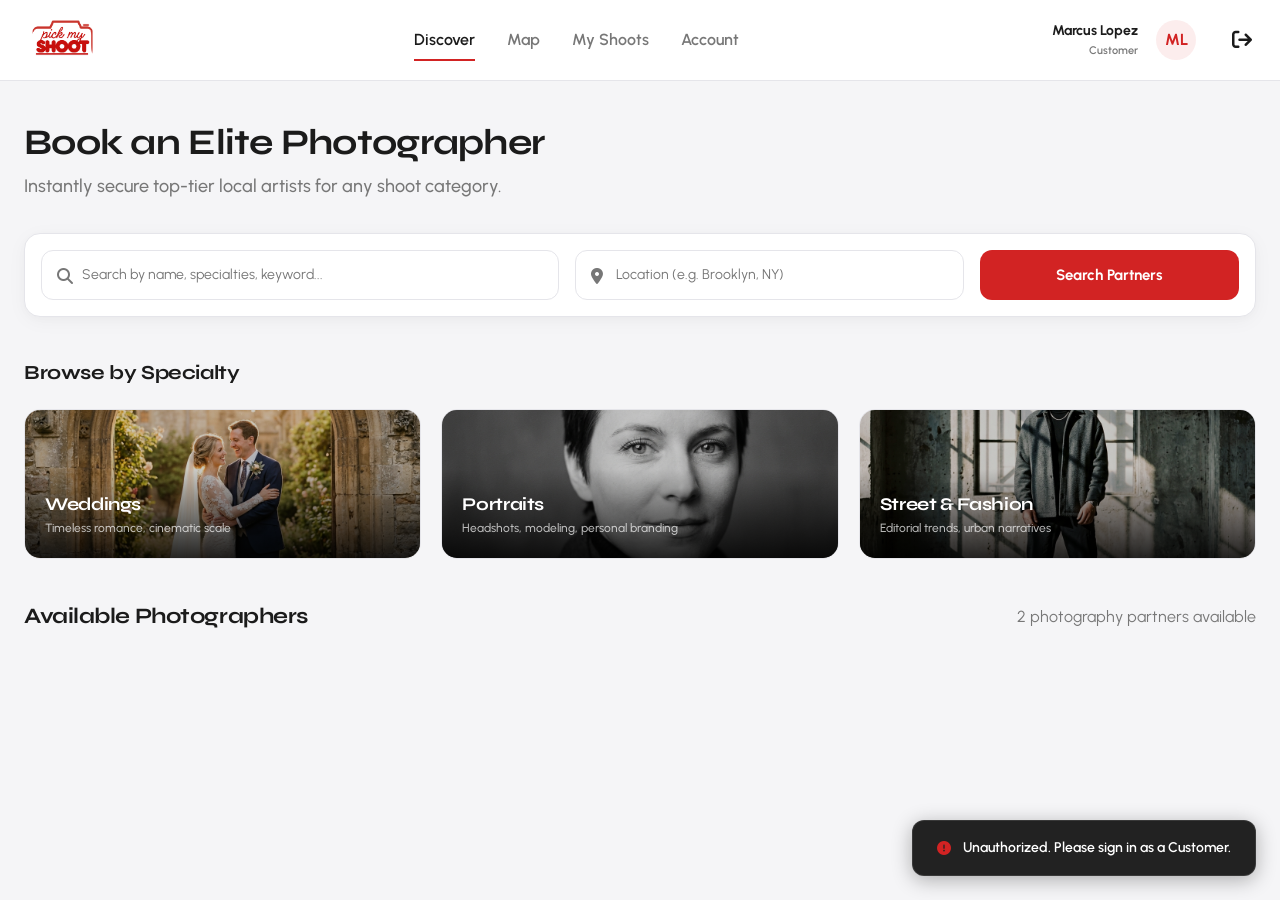
==== commit c663dd4d: "Style: update app color palette to match PickMyShoot brand and increase navbar logo size" ====
--- a/public/customer.html
+++ b/public/customer.html
@@ -45,7 +45,7 @@
   <header>
     <div class="container header-wrapper">
       <div class="logo">
-        <img src="assets/logo.png" alt="Pick My Shoot" style="height: 44px; width: auto; object-fit: contain;">
+        <img src="assets/logo.png" alt="Pick My Shoot">
       </div>
       
       <!-- Primary Tabs Menu -->
--- a/public/css/style.css
+++ b/public/css/style.css
@@ -2,15 +2,15 @@
 
 :root {
   /* Color Palette */
-  --primary-color: #ff3b30;
-  --primary-hover: #e03026;
-  --primary-light: rgba(255, 59, 48, 0.1);
-  --dark-color: #111111;
-  --dark-light: #1c1c1e;
-  --light-bg: #f8f9fa;
+  --primary-color: #d22323;
+  --primary-hover: #b51a1a;
+  --primary-light: rgba(210, 35, 35, 0.08);
+  --dark-color: #1b1b1b;
+  --dark-light: #222222;
+  --light-bg: #f5f5f7;
   --white: #ffffff;
   --grey-border: #e5e5ea;
-  --grey-text: #8e8e93;
+  --grey-text: #777777;
   --grey-light-text: #aeaeae;
   --success-color: #34c759;
   --success-light: rgba(52, 199, 89, 0.1);
@@ -124,7 +124,7 @@
 }
 
 .logo img {
-  height: 48px;
+  height: 64px;
   width: auto;
   object-fit: contain;
 }
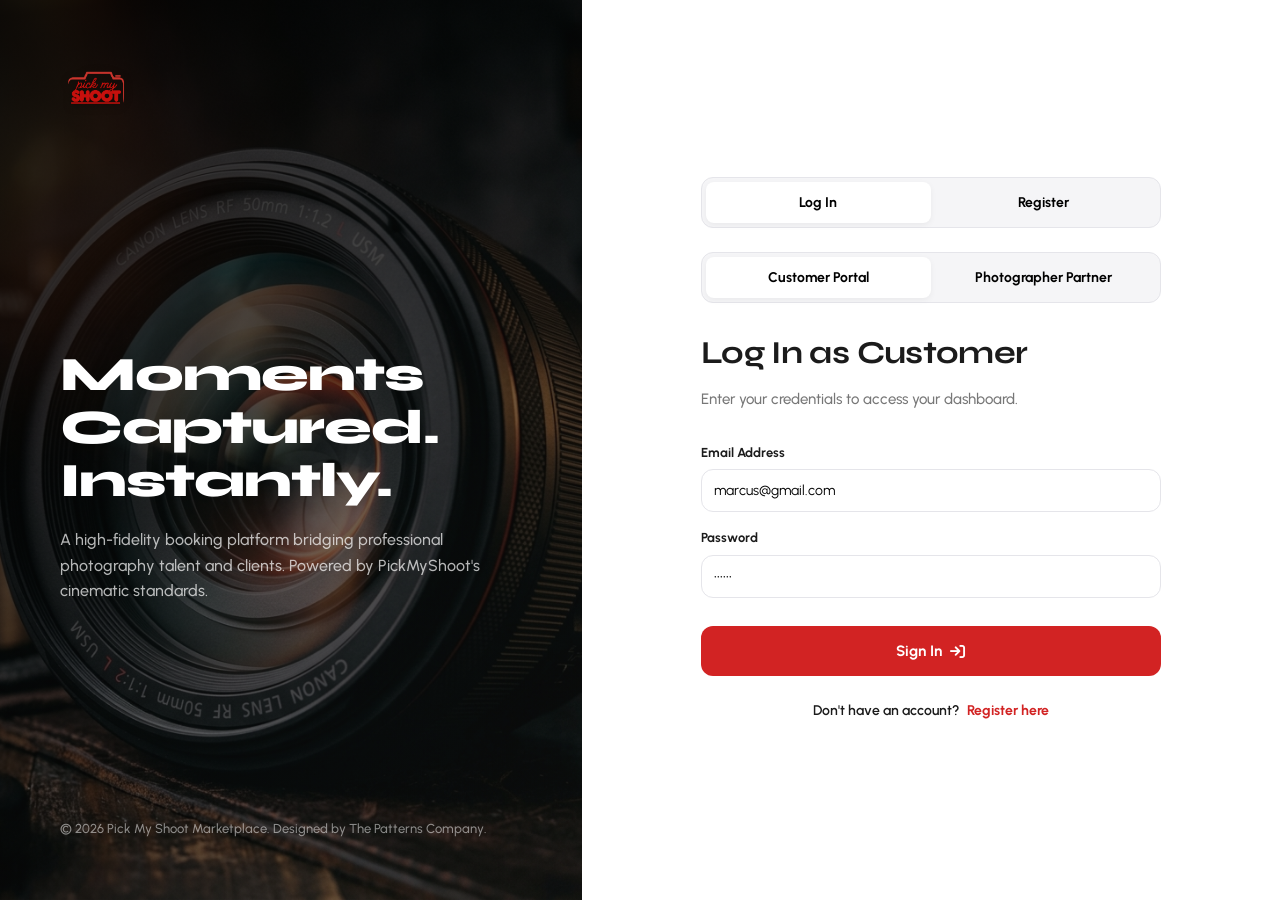
==== commit bcb22a46: "Style: make photographer screens fully mobile responsive matching mockup screenshots" ====
--- a/public/customer.html
+++ b/public/customer.html
@@ -88,7 +88,7 @@
 
         <!-- Search Bar -->
         <div class="card" style="padding: 16px; margin-bottom: 40px;">
-          <div style="display: grid; grid-template-columns: 2fr 1.5fr 1fr; gap: 16px;">
+          <div class="customer-search-grid">
             <div class="form-group" style="margin: 0; position: relative;">
               <input type="text" id="discover-search-input" placeholder="Search by name, specialties, keyword..." style="padding-left: 40px; height: 50px; border-radius: var(--border-radius-md);" oninput="filterPhotographers()">
               <i class="fa-solid fa-magnifying-glass" style="position: absolute; left: 16px; top: 18px; color: var(--grey-text);"></i>
@@ -237,7 +237,7 @@
 
     <!-- TAB 4: CUSTOMER ACCOUNT -->
     <section id="tab-account" class="tab-pane hidden">
-      <div class="account-container" style="grid-template-columns: 1.2fr 1.8fr; max-width: 1100px; margin: 0 auto;">
+      <div class="account-container customer-account-container">
         
         <!-- Left details column -->
         <div style="display: flex; flex-direction: column; gap: 32px;">
@@ -422,6 +422,26 @@
     </div>
   </div>
 
+  <!-- Mobile Bottom Sticky Navigation -->
+  <div class="mobile-bottom-nav">
+    <div class="mobile-nav-item active" data-tab="discover" onclick="switchTab('discover')">
+      <i class="fa-regular fa-compass"></i>
+      <span>Discover</span>
+    </div>
+    <div class="mobile-nav-item" data-tab="map" onclick="switchTab('map')">
+      <i class="fa-regular fa-map"></i>
+      <span>Map</span>
+    </div>
+    <div class="mobile-nav-item" data-tab="schedule" onclick="switchTab('schedule')">
+      <i class="fa-regular fa-calendar-days"></i>
+      <span>My Shoots</span>
+    </div>
+    <div class="mobile-nav-item" data-tab="account" onclick="switchTab('account')">
+      <i class="fa-regular fa-user"></i>
+      <span>Account</span>
+    </div>
+  </div>
+
   <!-- Shared Application scripts -->
   <script src="js/app.js"></script>
   <script src="js/customer.js"></script>
--- a/public/css/style.css
+++ b/public/css/style.css
@@ -1373,6 +1373,48 @@
   grid-template-columns: 1fr 1.5fr 1fr;
   gap: 32px;
   padding: 40px 0;
+  align-items: start;
+}
+
+.customer-account-container {
+  grid-template-columns: 1.2fr 1.8fr;
+  max-width: 1100px;
+  margin: 0 auto;
+}
+
+.customer-search-grid {
+  display: grid;
+  grid-template-columns: 2fr 1.5fr 1fr;
+  gap: 16px;
+}
+
+.profile-card {
+  grid-column: 1;
+  grid-row: 1;
+}
+.bio-card {
+  grid-column: 1;
+  grid-row: 2;
+}
+.services-card {
+  grid-column: 1;
+  grid-row: 3;
+}
+.portfolio-card {
+  grid-column: 2;
+  grid-row: 1 / span 3;
+}
+.wallet-card {
+  grid-column: 3;
+  grid-row: 1;
+}
+.activity-card {
+  grid-column: 3;
+  grid-row: 2;
+}
+.settings-card {
+  grid-column: 3;
+  grid-row: 3;
 }
 
 .profile-card {
@@ -2049,3 +2091,458 @@
 .hidden {
   display: none !important;
 }
+
+/* ==================== MOBILE RESPONSIVE LAYOUTS ==================== */
+
+/* Mobile Bottom Sticky Navigation */
+.mobile-bottom-nav {
+  display: none;
+}
+
+/* Calendar horizontal strip */
+.calendar-strip-widget {
+  display: none;
+}
+
+/* Mobile-only Schedule Action buttons */
+.mobile-schedule-actions {
+  display: none;
+}
+
+/* Bottom sheet handle for map */
+.bottom-sheet-handle {
+  display: none;
+}
+
+/* Mobile-only elements default display */
+.mobile-schedule-header,
+.mobile-filters-title,
+.map-floating-action-btn {
+  display: none;
+}
+
+/* Responsive Media Queries */
+@media (max-width: 768px) {
+  body {
+    padding-bottom: 80px; /* offset for mobile bottom nav */
+  }
+
+  header nav,
+  .search-bar-header {
+    display: none !important;
+  }
+
+  .logo img {
+    height: 38px; /* slightly smaller on mobile headers */
+  }
+
+  .header-wrapper {
+    height: 64px;
+    padding: 0 16px;
+  }
+
+  .mobile-bottom-nav {
+    display: flex;
+    position: fixed;
+    bottom: 0;
+    left: 0;
+    right: 0;
+    height: 70px;
+    background-color: var(--white);
+    border-top: 1px solid var(--grey-border);
+    z-index: 2000;
+    align-items: center;
+    justify-content: space-around;
+    box-shadow: 0 -4px 12px rgba(0, 0, 0, 0.05);
+  }
+
+  .mobile-nav-item {
+    display: flex;
+    flex-direction: column;
+    align-items: center;
+    gap: 4px;
+    color: var(--grey-text);
+    font-size: 11px;
+    font-weight: 700;
+    cursor: pointer;
+    transition: var(--transition);
+  }
+
+  .mobile-nav-item i {
+    font-size: 20px;
+  }
+
+  .mobile-nav-item.active {
+    color: var(--primary-color);
+  }
+
+  /* Dashboard mobile */
+  .dashboard-grid {
+    grid-template-columns: 1fr;
+    gap: 24px;
+    padding: 20px 16px;
+  }
+
+  .welcome-section h2 {
+    font-size: 28px;
+  }
+
+  .welcome-section p {
+    font-size: 15px;
+  }
+
+  .request-card {
+    grid-template-columns: 1fr;
+  }
+
+  .request-image-wrapper {
+    height: 180px;
+    min-height: 180px;
+  }
+
+  .request-details {
+    padding: 16px;
+  }
+
+  .request-title {
+    font-size: 18px;
+  }
+
+  .request-meta-grid {
+    grid-template-columns: 1fr;
+    gap: 8px;
+    margin-bottom: 16px;
+  }
+
+  /* Map mobile bottom sheet */
+  .map-view-container {
+    grid-template-columns: 1fr;
+    height: calc(100vh - 134px);
+    position: relative;
+  }
+
+  .map-pane {
+    height: 50%;
+  }
+
+  .map-sidebar {
+    position: absolute;
+    bottom: 0;
+    left: 0;
+    right: 0;
+    height: 55%;
+    border-top-left-radius: 24px;
+    border-top-right-radius: 24px;
+    border-left: none;
+    border-top: 1px solid var(--grey-border);
+    z-index: 100;
+    box-shadow: 0 -10px 30px rgba(0, 0, 0, 0.08);
+  }
+
+  .bottom-sheet-handle {
+    display: flex;
+    justify-content: center;
+    width: 100%;
+    cursor: pointer;
+  }
+
+  .bottom-sheet-handle span {
+    width: 40px;
+    height: 5px;
+    background-color: var(--grey-border);
+    border-radius: 3px;
+    margin: 8px 0;
+  }
+
+  .map-sidebar-header {
+    padding: 8px 20px 8px 20px;
+  }
+
+  .map-requests-list {
+    padding: 12px 20px;
+  }
+
+  .nearby-card {
+    padding: 16px;
+  }
+
+  .nearby-card-actions {
+    flex-direction: row;
+  }
+
+  .nearby-card-actions button {
+    padding: 12px;
+  }
+
+  /* Schedule mobile calendar strip */
+  .schedule-container {
+    grid-template-columns: 1fr;
+    gap: 20px;
+    padding: 20px 16px;
+  }
+
+  .calendar-widget {
+    display: none !important;
+  }
+
+  .calendar-strip-widget {
+    display: block;
+    background-color: var(--white);
+    border: 1px solid var(--grey-border);
+    border-radius: var(--border-radius-lg);
+    padding: 16px;
+    box-shadow: var(--box-shadow);
+    margin-bottom: 8px;
+  }
+
+  .calendar-strip-header {
+    display: flex;
+    justify-content: space-between;
+    align-items: center;
+    font-weight: 700;
+    font-size: 14px;
+    margin-bottom: 12px;
+  }
+
+  .calendar-strip-container {
+    display: flex;
+    justify-content: space-between;
+    gap: 8px;
+  }
+
+  .calendar-strip-day {
+    display: flex;
+    flex-direction: column;
+    align-items: center;
+    gap: 4px;
+    flex: 1;
+    padding: 8px 0;
+    border-radius: var(--border-radius-sm);
+    cursor: pointer;
+    transition: var(--transition);
+  }
+
+  .calendar-strip-day .day-lbl {
+    font-size: 10px;
+    font-weight: 800;
+    color: var(--grey-text);
+    text-transform: uppercase;
+  }
+
+  .calendar-strip-day .day-num {
+    font-size: 15px;
+    font-weight: 700;
+    font-family: var(--font-headings);
+  }
+
+  .calendar-strip-day.active {
+    background-color: var(--primary-color);
+    color: var(--white);
+  }
+
+  .calendar-strip-day.active .day-lbl {
+    color: rgba(255, 255, 255, 0.8);
+  }
+
+  .timeline-card {
+    padding: 16px;
+  }
+
+  .timeline-header {
+    flex-direction: column;
+    align-items: flex-start;
+    gap: 16px;
+  }
+
+  .timeline-controls {
+    width: 100%;
+    justify-content: center;
+  }
+
+  .timeline-header div:last-child {
+    width: 100%;
+  }
+
+  .timeline-header .btn {
+    flex: 1;
+  }
+
+  .mobile-schedule-actions {
+    display: flex;
+    gap: 12px;
+    width: 100%;
+    margin-bottom: 8px;
+  }
+
+  .mobile-schedule-actions button {
+    flex: 1;
+    height: 46px;
+  }
+  
+  .btn-dark {
+    background-color: var(--dark-color);
+    color: var(--white);
+  }
+  .btn-dark:hover {
+    background-color: #000;
+  }
+
+  .schedule-bottom-widgets {
+    grid-template-columns: 1fr;
+    gap: 20px;
+  }
+
+  /* Account mobile */
+  .account-container {
+    grid-template-columns: 1fr;
+    gap: 24px;
+    padding: 20px 16px;
+  }
+
+  .profile-actions-row {
+    flex-direction: row;
+  }
+
+  .portfolio-grid {
+    grid-template-columns: 1fr;
+  }
+
+  /* Custom overrides for responsive layouts */
+  .customer-search-grid {
+    grid-template-columns: 1fr;
+  }
+
+  .customer-account-container {
+    grid-template-columns: 1fr;
+  }
+
+  /* Reset photographer desktop grid positioning on mobile */
+  .profile-card,
+  .bio-card,
+  .services-card,
+  .portfolio-card,
+  .wallet-card,
+  .activity-card,
+  .settings-card {
+    grid-column: auto !important;
+    grid-row: auto !important;
+  }
+
+  /* Schedule layout reordering and header adjustments */
+  .schedule-container {
+    display: flex;
+    flex-direction: column;
+  }
+  .schedule-sidebar {
+    order: 2;
+  }
+  .schedule-timeline-main {
+    order: 1;
+  }
+
+  .calendar-strip-widget {
+    display: block;
+    background-color: var(--white);
+    border: 1px solid var(--grey-border);
+    border-radius: var(--border-radius-lg);
+    padding: 16px;
+    box-shadow: var(--box-shadow);
+    margin: 0 16px 8px 16px;
+  }
+
+  .mobile-schedule-actions {
+    display: flex;
+    gap: 12px;
+    width: 100%;
+    margin-bottom: 8px;
+    padding: 0 16px;
+    box-sizing: border-box;
+  }
+
+  .mobile-schedule-header {
+    display: block;
+    margin-bottom: 16px;
+    padding: 0 16px;
+  }
+  .mobile-schedule-header h2 {
+    font-size: 24px;
+    font-weight: 700;
+    margin-bottom: 4px;
+    font-family: var(--font-headings);
+  }
+  .mobile-schedule-header p {
+    font-size: 14px;
+    color: var(--grey-text);
+  }
+  .mobile-filters-title {
+    display: block;
+    font-size: 11px;
+    font-weight: 800;
+    color: var(--grey-text);
+    text-transform: uppercase;
+    letter-spacing: 0.1em;
+    margin-top: 16px;
+    margin-bottom: 8px;
+  }
+  .filter-group-box h4 {
+    display: none;
+  }
+  .filter-group-box {
+    background: transparent;
+    border: none;
+    padding: 0;
+    box-shadow: none;
+    margin-bottom: 12px;
+  }
+  .filter-group-box:first-of-type {
+    display: flex;
+    flex-direction: row;
+    align-items: center;
+    gap: 24px;
+  }
+  .filter-group-box:last-of-type {
+    display: flex;
+    flex-direction: column;
+    gap: 12px;
+  }
+
+  /* Hide extra buttons on timeline header */
+  .timeline-title-area p {
+    display: none !important;
+  }
+  .timeline-header div:last-child {
+    width: 100%;
+    display: flex;
+    justify-content: space-between;
+    align-items: center;
+  }
+  .timeline-header div:last-child > div:last-child {
+    display: none !important;
+  }
+
+  /* Floating camera action button in mobile map */
+  .map-floating-action-btn {
+    display: flex;
+    align-items: center;
+    justify-content: center;
+    position: absolute;
+    bottom: 20px;
+    left: 50%;
+    transform: translateX(-50%);
+    width: 56px;
+    height: 56px;
+    border-radius: 50%;
+    background-color: var(--primary-color);
+    color: var(--white);
+    border: 3px solid var(--white);
+    box-shadow: 0 4px 10px rgba(0, 0, 0, 0.3);
+    z-index: 10;
+    cursor: pointer;
+  }
+
+  /* Hide top header logout button on mobile to match mockup clean design */
+  .header-right button[title="Logout"] {
+    display: none !important;
+  }
+}
+
